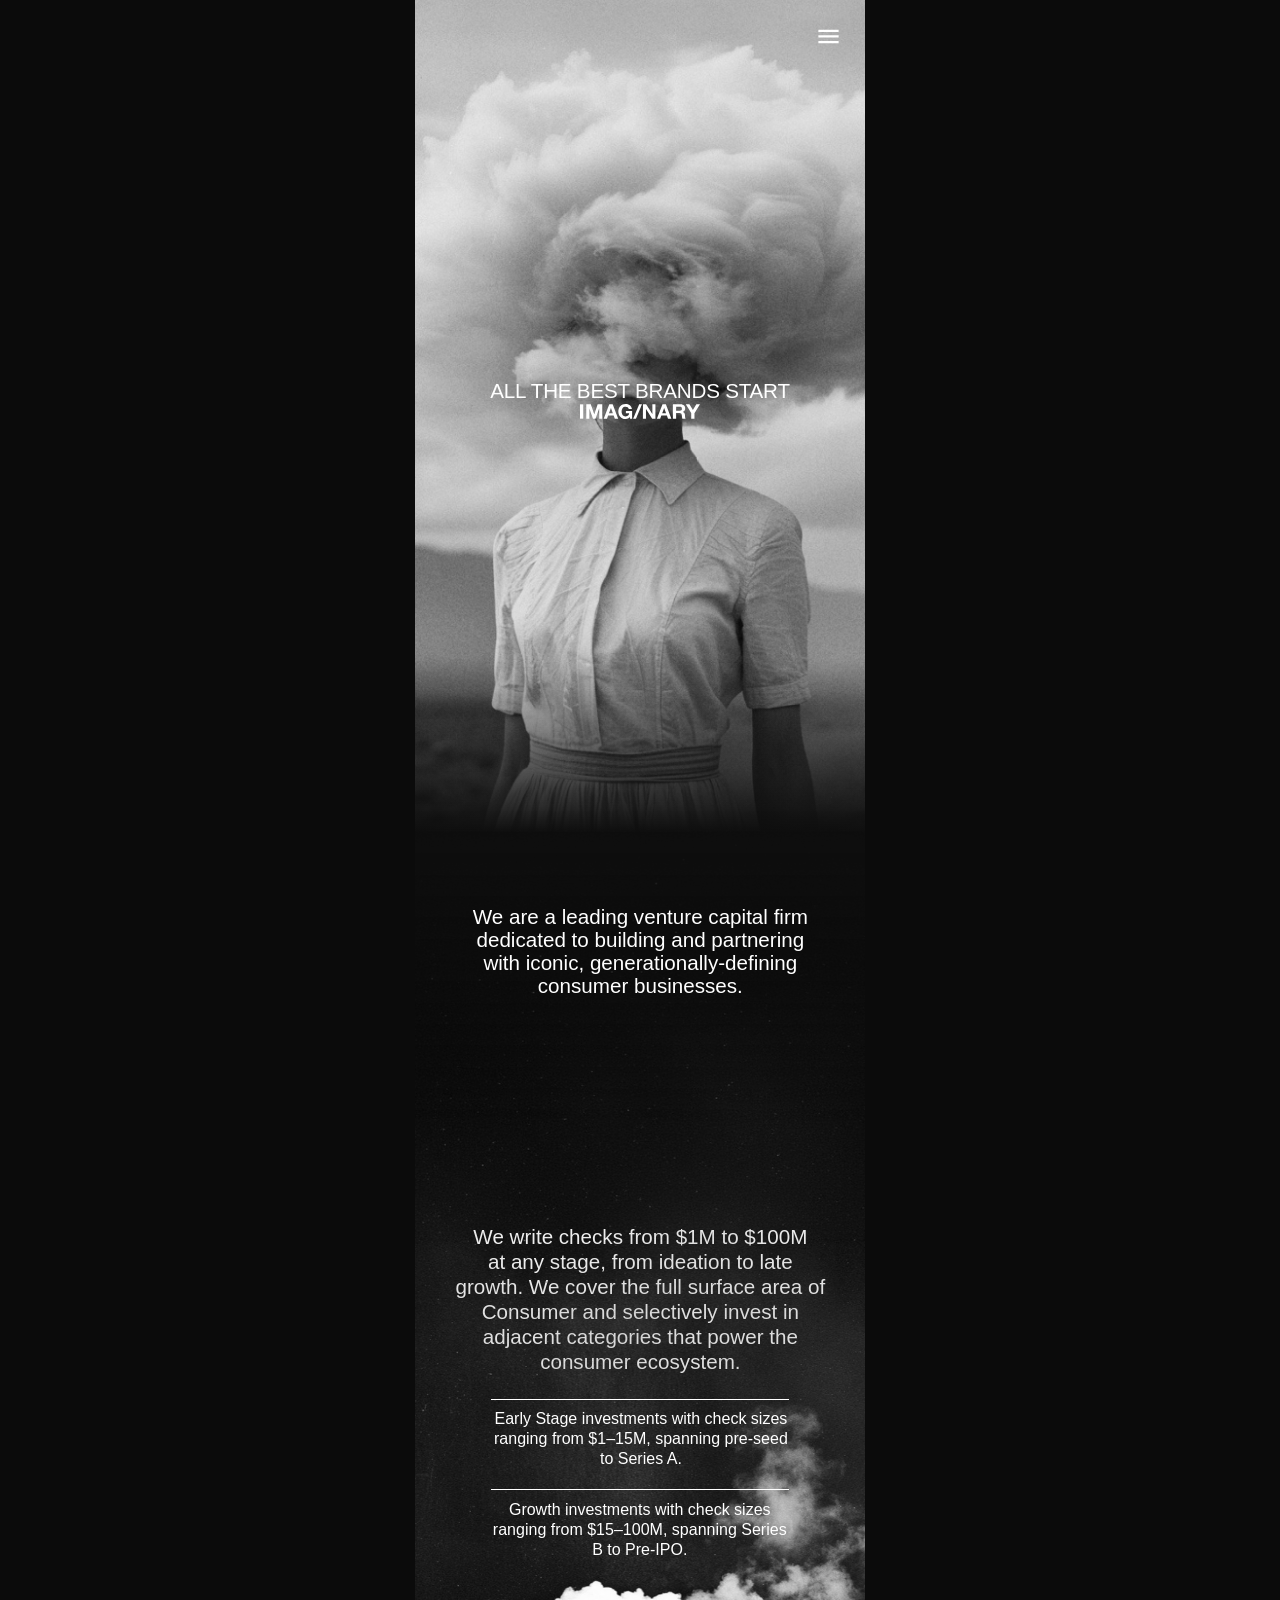
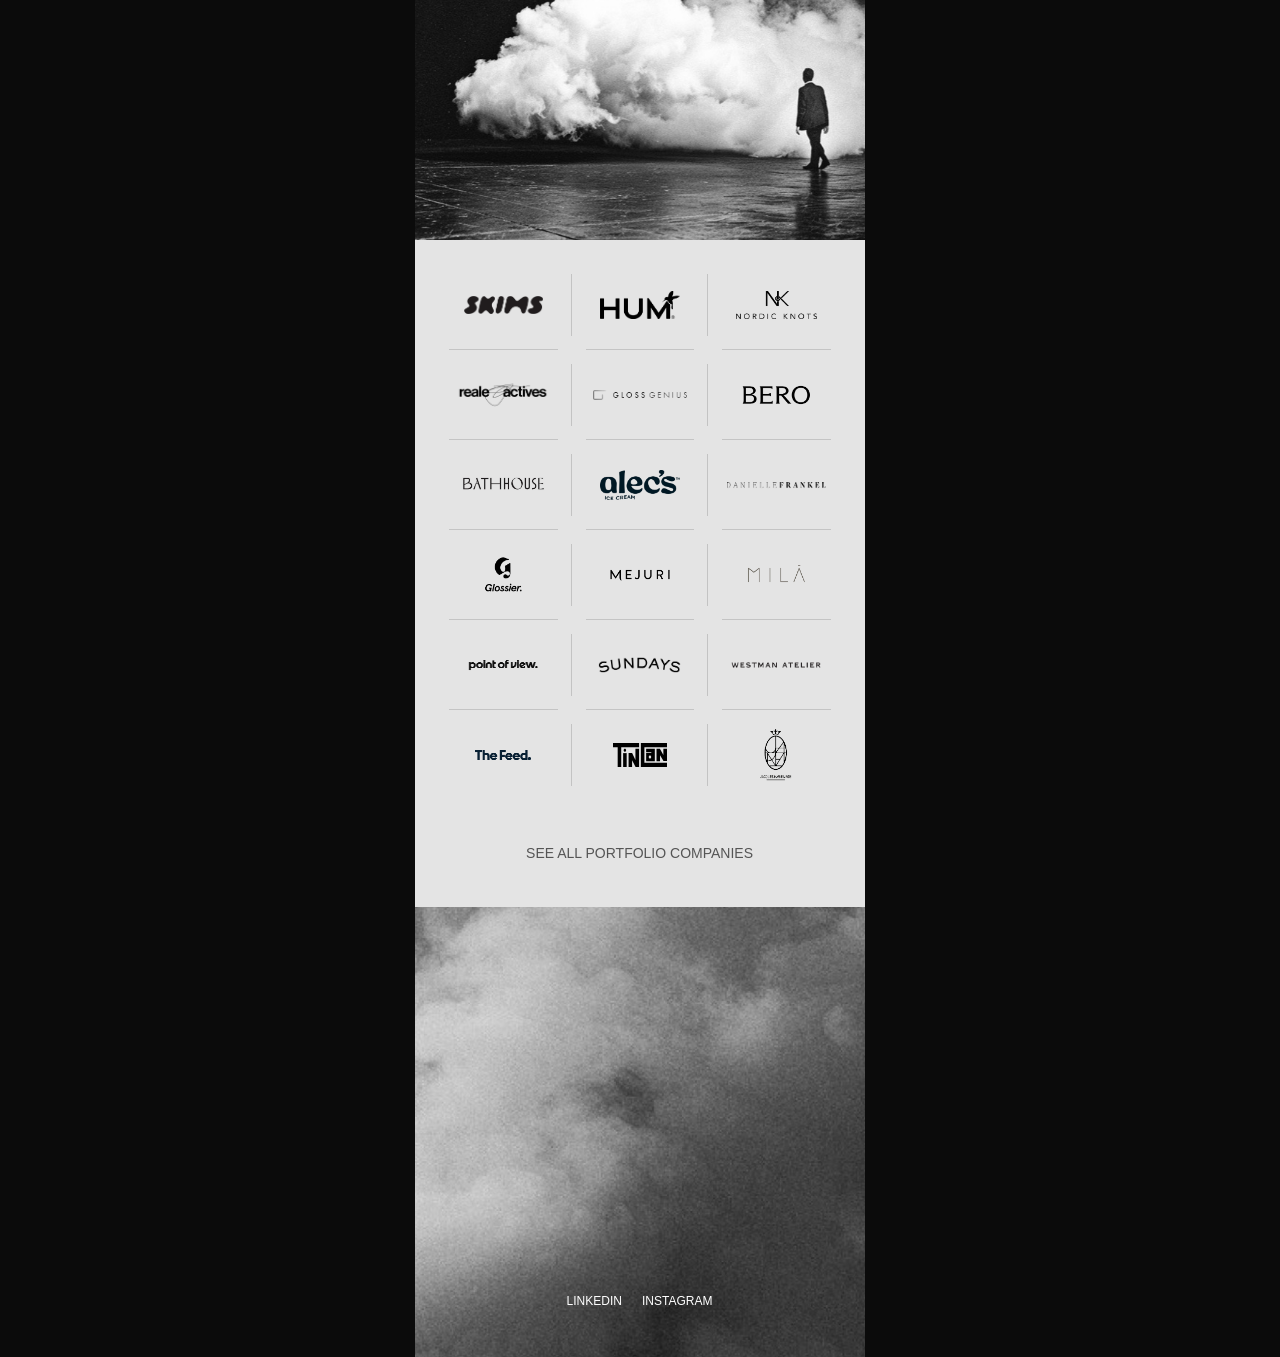
==== index.html @ 5767cad2 "Initialize" ====
<!doctype html>
<html lang="en">
<head>
  <meta charset="utf-8">
  <meta name="viewport" content="width=device-width, initial-scale=1, viewport-fit=cover">
  <meta name="theme-color" content="#0f0f0f">
  <title>Imaginary</title>
  <link rel="preload" as="image" href="assets/img/hero.jpg">
  <link rel="stylesheet" href="css/styles.css?v=20261021-11">
</head>
<body>

  <!-- Nav bar (Figma 3185:624) -->
  <header class="nav" aria-label="Site">
    <a class="nav__logo" href="index.html" aria-label="Imaginary home"><img src="assets/icons/logo-nav.svg" alt="" width="100.518" height="13"></a>
    <button class="nav__menu" type="button" data-menu-open aria-expanded="false" aria-label="Open menu"><img src="assets/icons/menu-dark.svg" alt="" width="24" height="24"></button>
  </header>

  <!-- Menu (Figma 3185:604) -->
  <div class="menu" aria-hidden="true">
    <nav class="menu__panel" aria-label="Main">
      <a class="menu__logo" href="index.html" aria-label="Imaginary home"><img src="assets/icons/logo-menu.svg" alt="" width="100.518" height="13"></a>
      <button class="menu__close" type="button" aria-label="Close menu"><img src="assets/icons/close.svg" alt="" width="24" height="24"></button>
      <ul class="menu__links">
        <li><a href="team.html">Team</a></li>
        <li><a href="portfolio.html">Portfolio</a></li>
        <li><a href="index.html#contact">Investor</a></li>
      </ul>
      <div class="menu__scrim"></div>
    </nav>
  </div>

  <main class="page">

    <!-- Hero + introduction (Figma 3185:484) -->
    <section class="h-hero">
      <img class="h-hero__img" data-parallax="0.25" src="assets/img/hero.jpg" alt="Figure in a white dress with her head in a cloud" width="876" height="876">

      <button class="menu-trigger menu-trigger--home" type="button" data-menu-open aria-expanded="false" aria-label="Open menu">
        <img src="assets/icons/menu-white.svg" alt="" width="27.4809" height="27.4809">
      </button>

      <div class="h-hero__tag" data-reveal style="--d:.35s">
        <p>all the best brands start</p>
        <img src="assets/icons/logo-hero.svg" alt="Imaginary" width="120.229" height="15.5492">
        <h1 class="sr-only">Imaginary — all the best brands start Imaginary</h1>
      </div>

      <div class="h-hero__fade"></div>
      <img class="h-hero__clouds" src="assets/img/clouds-man.jpg" alt="" width="1180" height="1475" loading="lazy" decoding="async">

      <div class="h-checks__text" data-reveal>
        <p>We write checks from $1M to $100M</p>
        <p>at any stage, from ideation to late growth. We cover the full surface area of Consumer and selectively invest in adjacent categories that power the consumer ecosystem.</p>
      </div>

      <div class="h-stage h-stage--early" data-reveal style="--d:.15s">
        <div class="h-stage__rule" aria-hidden="true"></div>
        <p>Early Stage investments with check sizes ranging from $1–15M, spanning pre-seed to Series A.</p>
      </div>
      <div class="h-stage h-stage--growth" data-reveal style="--d:.3s">
        <div class="h-stage__rule" aria-hidden="true"></div>
        <p>Growth investments with check sizes ranging from $15–100M, spanning Series B to Pre-IPO.</p>
      </div>

      <div class="h-intro" id="about" data-reveal>
        <p>We are a leading venture capital firm</p>
        <p>dedicated to building and partnering with iconic, generationally-defining consumer businesses.</p>
      </div>
    </section>

    <!-- Portfolio logos (Figma 3185:539) -->
    <section class="h-logos" aria-label="Portfolio companies">
      <div class="h-logos__grid">
        <div class="logo-cell"><div class="logo" data-reveal="fade" style="--d:0s;width:9.0289rem;height:1.81rem"><img class="fit-contain" src="assets/logos/skims.png" alt="Skims"></div></div>
        <div class="logo-cell"><div class="logo" data-reveal="fade" style="--d:.06s;width:8rem;height:2.8780rem"><img class="fit-cover" src="assets/logos/hum.png" alt="Hum Nutrition"></div></div>
        <div class="logo-cell"><div class="logo" data-reveal="fade" style="--d:.12s;width:8.0939rem;height:2.8696rem"><img class="fit-cover" src="assets/logos/nordic.png" alt="Nordic Knots"></div></div>

        <div class="logo-cell"><div class="logo logo--multiply" data-reveal="fade" style="--d:0s;width:10.5690rem;height:3.0189rem"><img src="assets/logos/reale.png" alt="Reale Actives" style="left:0;top:-46.58%;width:100%;height:193.16%"></div></div>
        <div class="logo-cell"><div class="logo" data-reveal="fade" style="--d:.06s;width:9.3860rem;height:0.9849rem"><img class="fit-cover" src="assets/logos/glossgenius.png" alt="GlossGenius"></div></div>
        <div class="logo-cell"><div class="logo" data-reveal="fade" style="--d:.12s;width:6.8925rem;height:3.8770rem"><img class="fit-cover" src="assets/logos/bero.png" alt="Bero"></div></div>

        <div class="logo-cell"><div class="logo logo--multiply" data-reveal="fade" style="--d:0s;width:10.4328rem;height:2.6082rem"><img class="fit-cover" src="assets/logos/bathhouse.png" alt="Bathhouse"></div></div>
        <div class="logo-cell"><div class="logo" data-reveal="fade" style="--d:.06s;width:8.0385rem;height:3.0380rem"><img class="fit-cover" src="assets/logos/alecs.png" alt="Alec's Ice Cream"></div></div>
        <div class="logo-cell"><div class="logo" data-reveal="fade" style="--d:.12s;width:10.1068rem;height:0.7304rem"><img src="assets/logos/danielle.png" alt="Danielle Frankel" style="left:-6.96%;top:-126.99%;width:113.92%;height:388.61%"></div></div>

        <div class="logo-cell"><div class="logo" data-reveal="fade" style="--d:0s;width:4.0925rem;height:3.8352rem"><img src="assets/logos/glossier.png" alt="Glossier" style="left:-45.75%;top:-32.19%;width:191.51%;height:164.37%"></div></div>
        <div class="logo-cell"><div class="logo" data-reveal="fade" style="--d:.06s;width:6.3909rem;height:1.5338rem"><img class="fit-cover" src="assets/logos/mejuri.png" alt="Mejuri"></div></div>
        <div class="logo-cell"><div class="logo" data-reveal="fade" style="--d:.12s;width:8.5167rem;height:4.2413rem"><img class="fit-cover" src="assets/logos/mila.png" alt="Milá"></div></div>

        <div class="logo-cell"><div class="logo logo--multiply" data-reveal="fade" style="--d:0s;width:9.0289rem;height:1.4598rem"><img class="fit-fill" src="assets/logos/pov.png" alt="Point of View"></div></div>
        <div class="logo-cell"><div class="logo logo--multiply" data-reveal="fade" style="--d:.06s;width:8.7646rem;height:2.8468rem"><img src="assets/logos/sundays.png" alt="Sundays" style="left:-14.55%;top:-54.34%;width:129.11%;height:208.69%"></div></div>
        <div class="logo-cell"><div class="logo" data-reveal="fade" style="--d:.12s;width:9.0289rem;height:1.2829rem"><img src="assets/logos/westman.png" alt="Westman Atelier" style="left:-6.5%;top:-111.23%;width:113%;height:322.45%"></div></div>

        <div class="logo-cell"><div class="logo logo--multiply" data-reveal="fade" style="--d:0s;width:5.6363rem;height:1.4355rem"><img class="fit-fill" src="assets/logos/thefeed.png" alt="The Feed"></div></div>
        <div class="logo-cell"><div class="logo logo--tincan" data-reveal="fade" style="--d:.06s;width:5.4379rem;height:2.4755rem"><img class="fit-fill" src="assets/logos/tincan.svg" alt="Tin Can" width="54.379" height="24.755"></div></div>
        <div class="logo-cell"><div class="logo" data-reveal="fade" style="--d:.12s;width:3.4567rem;height:5.4513rem"><img src="assets/logos/jmm.png" alt="Jacques Marie Mage" style="left:-41.97%;top:-8.32%;width:183.94%;height:116.63%"></div></div>
      </div>
      <a class="h-logos__all" href="portfolio.html">see all portfolio companies</a>
    </section>

    <!-- Footer (Figma 3185:588) -->
    <footer class="footer" id="contact">
      <img class="footer__bg" data-parallax="0.15" data-anchor="bottom" src="assets/img/footer-clouds.jpg" alt="" width="1694.656" height="1694.656" loading="lazy" decoding="async">
      <p class="footer__cta" data-reveal>Building something Imaginary?<br><a href="mailto:?subject=Building%20something%20Imaginary">Get in touch</a>.</p>
      <nav class="footer__links" aria-label="Social">
        <a href="https://www.linkedin.com/" target="_blank" rel="noopener">LINKEDIN</a>
        <a href="https://www.instagram.com/" target="_blank" rel="noopener">INSTAGRAM</a>
      </nav>
    </footer>
  </main>

  <script src="js/main.js?v=20261021-11"></script>
</body>
</html>
---- css/styles.css ----
/* ==========================================================================
   IMAGINARY — mobile prototype
   Units: 1rem = 10 Figma px at the 450px design width. The root size scales
   with the viewport so every phone width keeps the Figma proportions; on
   wider screens the page is presented as a 450px column.
   ========================================================================== */

:root {
  --light: #e4e4e4;
  --dark: #121212;
  --menu: #070707;
  --muted: #808080;
  --chip-active: #d9d9d9;
  --thumb-empty: #9f9f9f;
  --rule: rgba(0, 0, 0, 0.14);
  --ease-out: cubic-bezier(0.22, 0.61, 0.36, 1);
  --ease-io: cubic-bezier(0.76, 0, 0.24, 1);
  --reveal-dur: 1.2s;
}

*,
*::before,
*::after { box-sizing: border-box; margin: 0; padding: 0; }

html {
  font-size: min(10px, calc(100vw / 45));
  -webkit-text-size-adjust: 100%;
  text-size-adjust: 100%;
  background: #0b0b0b;
}

body {
  font-family: "Helvetica Neue", Helvetica, Arial, sans-serif;
  font-weight: 500;
  color: #000;
  background: #0b0b0b;
  -webkit-font-smoothing: antialiased;
  -moz-osx-font-smoothing: grayscale;
  overscroll-behavior-y: none;
}

body.is-locked { overflow: hidden; }

img { display: block; }
a { color: inherit; text-decoration: none; }
button { font: inherit; color: inherit; background: none; border: 0; cursor: pointer; -webkit-tap-highlight-color: transparent; }
ul { list-style: none; }
h1, h2, h3 { font: inherit; }

.page {
  position: relative;
  width: 45rem;
  margin: 0 auto;
  overflow-x: clip;
  background: var(--light);
  animation: page-in 0.7s var(--ease-out) both;
}
html.is-leaving .page { opacity: 0; transition: opacity 0.35s ease; }

@keyframes page-in { from { opacity: 0; } to { opacity: 1; } }

.sr-only {
  position: absolute; width: 1px; height: 1px; overflow: hidden;
  clip: rect(0 0 0 0); white-space: nowrap;
}

/* ---------- Scroll reveal ---------- */
[data-reveal] {
  opacity: 0;
  transform: translate3d(0, 1.6rem, 0);
  transition: opacity var(--reveal-dur) var(--ease-out), transform var(--reveal-dur) var(--ease-out);
  transition-delay: var(--d, 0s);
}
[data-reveal="fade"] { transform: none; }
[data-reveal].is-in { opacity: 1; transform: none; }

/* ==========================================================================
   Top-of-page menu trigger (Figma: menu icon in each page's first frame)
   ========================================================================== */
.menu-trigger {
  position: absolute;
  top: 2.29rem;
  left: 39.925rem;
  width: 2.748rem;
  height: 2.748rem;
  z-index: 20;
}
.menu-trigger img { width: 100%; height: 100%; }
.menu-trigger--home { left: 39.962rem; }

/* ==========================================================================
   Nav bar (Figma 3185:624) — slides in when scrolling back up
   ========================================================================== */
.nav {
  position: fixed;
  top: 0;
  left: 50%;
  width: 45rem;
  height: 7.3rem;
  margin-left: -22.5rem;
  /* Clear frosted glass */
  background: rgba(228, 228, 228, 0.55);
  -webkit-backdrop-filter: blur(20px) saturate(1.2);
  backdrop-filter: blur(20px) saturate(1.2);
  z-index: 40;
  transform: translate3d(0, -100%, 0);
  transition: transform 0.55s var(--ease-io);
}
.nav.is-shown { transform: none; }
.nav__logo { position: absolute; left: 2rem; top: 3rem; width: 10.0518rem; height: 1.3rem; }
.nav__logo img { width: 100%; height: 100%; }
.nav__menu { position: absolute; left: 40.136rem; top: 2.4rem; width: 2.4rem; height: 2.4rem; }
.nav__menu img { width: 100%; height: 100%; }

/* ==========================================================================
   Expanded menu (Figma 3185:604) — half-height panel, blurred page behind
   ========================================================================== */
.menu { position: fixed; inset: 0; z-index: 100; pointer-events: none; }
.menu.is-open { pointer-events: auto; }

/* Frosted glass hangs off the panel's bottom edge and travels with it, so
   everything below the sliding panel is frosted at every frame, and content
   hidden behind the panel never smears out under its edge. Confined to the
   450 column, so nothing blurs into a halo at the sides. */
.menu__scrim {
  position: absolute;
  top: 100%;
  left: 0;
  width: 45rem;
  height: 100vh;
  height: 100lvh;
  background: rgba(255, 255, 255, 0.22);
  -webkit-backdrop-filter: blur(18px) saturate(1.15);
  backdrop-filter: blur(18px) saturate(1.15);
  opacity: 0;
  transition: opacity 0.6s var(--ease-out);
}
.menu__close:focus { outline: none; }
.menu__close:focus-visible { outline: 0.1rem solid rgba(255, 255, 255, 0.6); outline-offset: 0.4rem; }
.menu.is-open .menu__scrim { opacity: 1; transition-duration: 0.3s; }

.menu__panel {
  position: absolute;
  top: 0;
  left: 50%;
  width: 45rem;
  height: 45rem;
  margin-left: -22.5rem;
  background: var(--menu);
  transform: translate3d(0, -100%, 0);
  transition: transform 0.7s var(--ease-io);
}
.menu.is-open .menu__panel { transform: none; }

.menu__logo { position: absolute; left: 2rem; top: 3rem; width: 10.0518rem; height: 1.3rem; }
.menu__logo img { width: 100%; height: 100%; }
.menu__close { position: absolute; left: 40.1rem; top: 2.4rem; width: 2.4rem; height: 2.4rem; }
.menu__close img { width: 100%; height: 100%; transition: transform 0.5s var(--ease-out); }
.menu__close:hover img { transform: rotate(90deg); }

.menu__links { position: absolute; left: 2rem; top: 8.3rem; }
.menu__links li {
  opacity: 0;
  transform: translate3d(0, 1rem, 0);
  transition: opacity 0.5s var(--ease-out), transform 0.5s var(--ease-out);
}
.menu__links li + li { margin-top: 0.3rem; }
.menu.is-open .menu__links li { opacity: 1; transform: none; }
.menu.is-open .menu__links li:nth-child(1) { transition-delay: 0.28s; }
.menu.is-open .menu__links li:nth-child(2) { transition-delay: 0.34s; }
.menu.is-open .menu__links li:nth-child(3) { transition-delay: 0.40s; }
.menu.is-open .menu__links li:nth-child(4) { transition-delay: 0.46s; }
.menu__links a {
  display: block;
  font-size: 2rem;
  line-height: 2.4rem;
  color: #fff;
  white-space: nowrap;
  transition: color 0.3s ease;
}
.menu__links a:hover { color: rgba(255, 255, 255, 0.5); }

/* ==========================================================================
   Footer (Figma 3185:588)
   ========================================================================== */
.footer {
  position: relative;
  height: 45rem;
  background: var(--dark);
  overflow: hidden;
  color: #fff;
}
.footer__bg {
  position: absolute;
  left: -62.19rem;
  top: -62.519rem;
  width: 169.4656rem;
  height: 169.4656rem;
  object-fit: cover;
  pointer-events: none;
}
.footer__cta {
  position: absolute;
  top: 20.1rem;
  left: 2rem;
  width: 41rem;
  font-size: 2rem;
  line-height: 2.4rem;
  text-align: center;
}
.footer__cta a { color: rgba(255, 255, 255, 0.55); transition: color 0.3s ease; }
.footer__cta a:hover { color: #fff; }
.footer__links {
  position: absolute;
  top: 38.7rem;
  left: 0;
  right: 0.1rem;
  display: flex;
  justify-content: center;
  gap: 2rem;
  font-size: 1.2rem;
  line-height: 1.5rem;
  text-transform: uppercase;
}
.footer__links a { transition: color 0.3s ease; }
.footer__links a:hover { color: rgba(255, 255, 255, 0.6); }


/* ==========================================================================
   HOME
   ========================================================================== */
.h-hero {
  /* Extra scroll between the "leading venture capital firm" and
     "writes checks" blurbs, so they arrive one at a time */
  --blurb-gap: 6rem;
  /* How far the cloud photo rises up behind the "writes checks" copy */
  --cloud-lift: 22rem;
  position: relative;
  height: calc(200rem + var(--blurb-gap) - var(--cloud-lift));
  /* Matches the gradient's solid end so no lighter ground shows through
     where the cloud photo dissolves in (the hero photo covers the top) */
  background: #0f0f0f;
  overflow: hidden;
}
.h-hero__img {
  position: absolute;
  left: -21.3rem;
  top: -3.8rem;
  width: 87.6rem;
  height: 87.6rem;
  object-fit: cover;
  animation: hero-settle 2.4s var(--ease-out) both;
}
@keyframes hero-settle { from { transform: scale(1.06); } to { transform: none; } }

.h-hero__tag {
  position: absolute;
  top: 38.015rem;
  left: 0.014rem;
  right: 0;
  text-align: center;
  color: #fff;
}
.h-hero__tag p {
  font-size: 2.0611rem;
  line-height: 2.2901rem;
  letter-spacing: -0.02061rem;
  text-transform: uppercase;
  white-space: nowrap;
}
.h-hero__tag img { width: 12.0229rem; height: 1.5549rem; margin: 0.088rem auto 0; }

.h-hero__fade {
  position: absolute;
  top: 65.9rem;
  left: 0;
  width: 45rem;
  height: calc(60.9rem + var(--blurb-gap));
  /* Same 173px ramp as Figma (28.407% of 609), then solid #0f0f0f */
  background: linear-gradient(to bottom, rgba(15, 15, 15, 0) 0, #0f0f0f 17.3rem);
}
.h-hero__clouds {
  position: absolute;
  top: calc(97rem + var(--blurb-gap) - var(--cloud-lift));
  z-index: 0;
  /* Dissolve the photo's top edge into the #0f0f0f field — no visible seam */
  -webkit-mask-image: linear-gradient(to bottom, transparent 0, #000 32rem);
  mask-image: linear-gradient(to bottom, transparent 0, #000 32rem);
  left: -36.5rem;
  width: 118rem;
  height: 147.5rem;
  object-fit: cover;
}

.h-intro {
  position: absolute;
  top: 90.6rem;
  left: 4.9rem;
  width: 35.2672rem;
  color: #fff;
  font-size: 2.0611rem;
  line-height: 2.2901rem;
  text-align: center;
  scroll-margin-top: 30vh;
}

.h-checks__text {
  position: absolute;
  top: calc(116.4131rem + var(--blurb-gap));
  left: 3.7rem;
  width: 37.6718rem;
  color: #fff;
  font-size: 2.0611rem;
  line-height: 2.5rem;
  text-align: center;
  mix-blend-mode: difference;
}
.h-stage { position: absolute; left: 7.5931rem; width: 29.771rem; }
.h-stage--early { top: calc(133.8656rem + var(--blurb-gap)); }
.h-stage--growth { top: calc(142.9115rem + var(--blurb-gap)); }
/* Divider above each tier: Figma's 0.69px white rule, drawn as a solid 1px
   line so every browser (Safari included) renders it. */
.h-stage__rule { width: 29.771rem; height: 1px; background: #fff; }
.h-stage p {
  margin-top: 0.8473rem;
  font-size: 1.6031rem;
  line-height: 2rem;
  color: #fff;
  text-align: center;
}
.h-stage--early p { margin-left: 0.1146rem; width: 29.771rem; }

/* Portfolio logos — open grid: interior hairlines only, each stopping short
   of the crossings so no two lines ever touch. Cells carry the section grey
   so multiply-blended logos with white grounds still disappear cleanly. */
.h-logos { position: relative; height: 66.7rem; background: var(--light); }
.h-logos__grid {
  --gap-at-cross: 1.4rem;
  position: absolute;
  top: 2rem;
  left: 2rem;
  width: 40.9773rem;
  display: grid;
  grid-template-columns: repeat(3, 1fr);
  grid-auto-rows: 9rem;
}
.logo-cell {
  position: relative;
  display: flex;
  align-items: center;
  justify-content: center;
  background: var(--light);
}
/* vertical rule on the right, horizontal rule on the bottom */
.logo-cell::after,
.logo-cell::before {
  content: "";
  position: absolute;
  background: var(--rule);
  pointer-events: none;
}
.logo-cell::after { top: var(--gap-at-cross); bottom: var(--gap-at-cross); right: 0; width: 1px; }
.logo-cell::before { left: var(--gap-at-cross); right: var(--gap-at-cross); bottom: 0; height: 1px; }
.logo-cell:nth-child(3n)::after { display: none; }            /* no outer right edge */
.logo-cell:nth-last-child(-n + 3)::before { display: none; }  /* no outer bottom edge */
.logo { position: relative; flex-shrink: 0; overflow: hidden; }
.logo img { position: absolute; max-width: none; }
.logo .fit-cover { inset: 0; width: 100%; height: 100%; object-fit: cover; }
.logo .fit-contain { inset: 0; width: 100%; height: 100%; object-fit: contain; }
.logo .fit-fill { inset: 0; width: 100%; height: 100%; }
.logo { mix-blend-mode: multiply; }
.logo--tincan {
  -webkit-mask: url("../assets/logos/tincan-mask.svg") 0 0 / 5.4378rem 2.4755rem no-repeat;
  mask: url("../assets/logos/tincan-mask.svg") 0 0 / 5.4378rem 2.4755rem no-repeat;
}

.h-logos__all {
  position: absolute;
  top: 60.5rem;
  right: 11.2rem;
  font-size: 1.4rem;
  line-height: 1.7rem;
  text-transform: uppercase;
  white-space: nowrap;
  color: #555;
  transition: color 0.3s ease;
}
.h-logos__all:hover { color: #000; }

/* ==========================================================================
   Shared intro (Team / Portfolio first frame)
   ========================================================================== */
.intro { position: relative; height: 80rem; background: var(--light); }
.intro__text {
  position: absolute;
  font-size: 1.9999rem;
  line-height: 2.4rem;
  text-align: center;
  color: var(--light);
  mix-blend-mode: difference;
}

/* ==========================================================================
   TEAM
   ========================================================================== */
.t-intro .intro__text { top: 35.2rem; left: 6.7379rem; width: 31.5243rem; }
.t-intro .inline-logo {
  display: inline-block;
  width: 11.2778rem;
  height: 1.4586rem;
  margin: 0 0.67rem 0 0.93rem;
  vertical-align: -0.12rem;
}

.t-stage { position: relative; padding-top: 60rem; }

/* The photo pins to the top (531 design px visible, as in Figma 3186:1283)
   while the names scroll up beneath it. Its track ends one "bottom area"
   before the list does, so the photo releases and scrolls away just as the
   last names come into view (Figma 3186:1380). */
.t-photo-track {
  position: absolute;
  top: 0;
  left: 0;
  right: 0;
  bottom: max(0px, calc(100vh - 53.1rem));
  bottom: max(0px, calc(100svh - 53.1rem));
  z-index: 2;
  pointer-events: none;
}
.t-photo-track > * { pointer-events: auto; }

.t-photo-pin {
  position: sticky;
  top: -6.9rem;
}
.t-photo {
  position: relative;
  height: 60rem;
  overflow-x: auto;
  overflow-y: hidden;
  scrollbar-width: none;
  -webkit-overflow-scrolling: touch;
  overscroll-behavior-x: contain;
  cursor: grab;
}
.t-photo::-webkit-scrollbar { display: none; }
.t-photo.is-dragging { cursor: grabbing; }
.t-photo__inner { position: relative; width: 90.1rem; height: 60rem; overflow: hidden; }
.t-photo__inner img {
  position: absolute;
  left: 0.02%;
  top: 0.05%;
  width: 99.95%;
  height: 100%;
  max-width: none;
  pointer-events: none;
  user-select: none;
  -webkit-user-drag: none;
}

.t-bios {
  position: relative;
  z-index: 1;
  background: var(--light);
  padding: 3.6rem 3.6rem 6rem;
}
.bio { position: relative; }
/* Figma's rule is 0.4px black. Safari skips lines thinner than a pixel, so it's
   drawn as a 1px line at 40% black, which reads the same on the grey ground. */
.bio::before {
  content: "";
  position: absolute;
  top: 0;
  left: 0;
  right: 0;
  height: 1px;
  background: rgba(0, 0, 0, 0.4);
}
.bio + .bio { margin-top: 1rem; }
/* Rows (and bio lines) that have reached the pinned photo disappear */
.bio::before, .bio__head, .bio__body p { transition: opacity 0.4s ease; }
.bio.is-head-past::before, .bio__head.is-past, .bio__body p.is-past { opacity: 0; }
.bio__head {
  position: relative;
  display: block;
  width: 100%;
  padding-top: 1rem;
  text-align: left;
  text-transform: uppercase;
}
.bio__name { display: block; font-size: 1.4rem; line-height: 1.4rem; color: #000; }
.bio__role { display: block; margin-top: 0.2rem; font-size: 1.4rem; line-height: 1.4rem; color: var(--muted); }
.bio__icon { position: absolute; top: 1rem; right: 0; width: 2.4rem; height: 2.4rem; }
.bio__icon img {
  position: absolute; inset: 0; width: 100%; height: 100%;
  transition: opacity 0.35s ease, transform 0.5s var(--ease-out);
}
.bio__icon .is-minus { opacity: 0; transform: rotate(-90deg); }
.bio.is-open .bio__icon .is-plus { opacity: 0; transform: rotate(90deg); }
.bio.is-open .bio__icon .is-minus { opacity: 1; transform: none; }

.bio__panel {
  display: grid;
  grid-template-rows: 0fr;
  transition: grid-template-rows 0.6s var(--ease-io);
}
.bio.is-open .bio__panel { grid-template-rows: 1fr; }
.bio__clip { overflow: hidden; min-height: 0; }
.bio__body {
  padding: 2rem 0 1rem;
  font-weight: 400;
  font-size: 1.4rem;
  line-height: 1.7rem;
  color: var(--muted);
  opacity: 0;
  transition: opacity 0.4s ease;
}
.bio.is-open .bio__body { opacity: 1; transition: opacity 0.6s ease 0.15s; }
.bio__body p + p { margin-top: 1.7rem; }

.t-portrait { background: var(--light); overflow: hidden; }
.t-portrait img { width: 45rem; height: 56.25rem; object-fit: cover; }

.t-quote {
  position: relative;
  height: 40rem;
  background: #fff;
  display: flex;
  align-items: center;
  justify-content: center;
}
.t-quote figure {
  width: 33.4rem;
  display: flex;
  flex-direction: column;
  gap: 2rem;
  text-align: center;
  color: var(--light);
  mix-blend-mode: difference;
}
.t-quote blockquote { font-size: 2rem; line-height: 2.4rem; }
.t-quote figcaption { font-size: 1.4rem; line-height: 1.7rem; }

/* ==========================================================================
   PORTFOLIO
   ========================================================================== */
.p-intro .intro__text { top: 34rem; left: 4.8092rem; width: 35.3816rem; }
.p-intro .intro__logo { height: 2.4rem; }
.p-intro .intro__logo img { width: 11.2778rem; height: 1.4586rem; margin: 0 auto; position: relative; top: 0.6rem; }

/* Featured companies — a native horizontal scroller (touch swipe, trackpad,
   shift+wheel), snapping card by card. The next card peeks in from the right. */
.p-featured {
  background: var(--light);
  overflow-x: auto;
  overflow-y: hidden;
  scroll-snap-type: x mandatory;
  scrollbar-width: none;
  -webkit-overflow-scrolling: touch;
  overscroll-behavior-x: contain;
  cursor: grab;
}
.p-featured::-webkit-scrollbar { display: none; }
.p-featured.is-dragging { cursor: grabbing; scroll-snap-type: none; }
.p-featured:focus { outline: none; }
.p-featured__track { display: flex; width: max-content; }
.feature {
  position: relative;
  flex: 0 0 33.75rem;
  height: 45rem;
  overflow: hidden;
  background: #fff;
  scroll-snap-align: start;
}
.feature--red { background: #bf5252; }
.feature--deep { background: #974242; }
/* Each photo's box is positioned per card to match Figma (3197:423) */
.feature__media { position: absolute; overflow: hidden; }
.feature__media img {
  position: absolute;
  inset: 0;
  width: 100%;
  height: 100%;
  object-fit: cover;
  max-width: none;
  pointer-events: none;
  user-select: none;
  -webkit-user-drag: none;
  transform: scale(1.1);
  transition: transform 1.8s var(--ease-out);
}
.feature__media .crop { inset: auto; object-fit: fill; }
.feature.is-in .feature__media img { transform: none; }
.feature__label {
  position: absolute;
  top: calc(50% - 1.125rem);
  left: 0;
  right: 0;
  font-size: 2rem;
  line-height: 2rem;
  letter-spacing: -0.02rem;
  text-transform: uppercase;
  text-align: center;
  color: #fff;
  white-space: nowrap;
  opacity: 0;
  transform: translate3d(0, 1rem, 0);
  transition: opacity 1s var(--ease-out) 0.25s, transform 1s var(--ease-out) 0.25s;
}
.feature__label--skims { left: 13.275rem; right: auto; font-size: 2.25rem; line-height: 2.25rem; letter-spacing: -0.0225rem; text-align: left; }
.feature.is-in .feature__label { opacity: 1; transform: none; }

.p-list {
  position: relative;
  overflow-anchor: none;
  background: var(--light);
  padding: 0 2rem 4rem;
}
.p-list__head {
  position: sticky;
  top: 0;
  z-index: 3;
  margin: 0 -2rem;
  padding: 2rem 2rem 3.1rem;
  background: var(--light);
}
.chips {
  display: flex;
  gap: 2rem;
  margin: 0 -2rem;
  padding: 0 2rem;
  overflow-x: auto;
  scrollbar-width: none;
  -webkit-overflow-scrolling: touch;
  scroll-padding: 0 2rem;
}
.chips::-webkit-scrollbar { display: none; }
.chip {
  flex-shrink: 0;
  display: flex;
  align-items: center;
  gap: 1rem;
  padding: 1rem;
  background: #fff;
  font-size: 1.4rem;
  line-height: 1.4rem;
  text-transform: uppercase;
  white-space: nowrap;
  transition: background-color 0.35s ease;
}
.chip__x { width: 0.9975rem; height: 0.9975rem; display: none; }
.chip.is-active { background: var(--chip-active); }
.chip.is-active .chip__x { display: block; animation: chip-x 0.35s var(--ease-out); }
@keyframes chip-x { from { opacity: 0; transform: scale(0.4) rotate(-90deg); } }
.chips::after { content: ""; flex: 0 0 0.01rem; }

.p-thumb {
  position: relative;
  margin-top: 4rem;
  width: 41rem;
  height: 32.8rem;
  background: var(--thumb-empty);
  overflow: hidden;
}
.p-thumb__layer {
  position: absolute;
  inset: 0;
  overflow: hidden;
  opacity: 0;
  transition: opacity 0.55s ease;
}
.p-thumb__layer.is-current { opacity: 1; }
.p-thumb__layer img { position: absolute; max-width: none; }
.p-thumb__layer img.cover { inset: 0; width: 100%; height: 100%; object-fit: cover; }

.p-rows { display: flex; flex-direction: column; gap: 1.2rem; margin-top: 0.1rem; }
.p-row {
  position: relative;
  display: flex;
  justify-content: space-between;
  width: 100%;
  padding-top: 0.4rem;
  font-size: 1.4rem;
  line-height: 1.4rem;
  text-transform: uppercase;
  text-align: left;
  opacity: 0.2;
  transition: opacity 0.5s ease;
}
.p-row::before {
  content: "";
  position: absolute;
  top: -0.1rem;
  left: 0;
  right: 0;
  height: 0.1rem;
  min-height: 1px;
  background: #000;
}
.p-row.is-active { opacity: 1; }
/* Companies already scrolled past fade out completely */
.p-row.is-past { opacity: 0; }
.p-row__name { letter-spacing: -0.014rem; }
/* Figma: #e4e4e4 + difference at 30% on the #e4e4e4 ground = black at 30% */
.p-row__tag { color: #000; opacity: 0.3; }
.p-row[hidden] { display: none; }
.p-row.is-entering { animation: row-in 0.6s var(--ease-out) both; animation-delay: var(--d, 0s); }
@keyframes row-in { from { transform: translate3d(0, 0.8rem, 0); } }
.p-empty { padding-top: 0.4rem; font-size: 1.4rem; line-height: 1.4rem; text-transform: uppercase; color: var(--muted); }

/* ==========================================================================
   Reduced motion
   ========================================================================== */
@media (prefers-reduced-motion: reduce) {
  *, *::before, *::after { animation-duration: 0.01ms !important; transition-duration: 0.01ms !important; transition-delay: 0s !important; }
  [data-reveal] { opacity: 1; transform: none; }
  html { scroll-behavior: auto; }
}
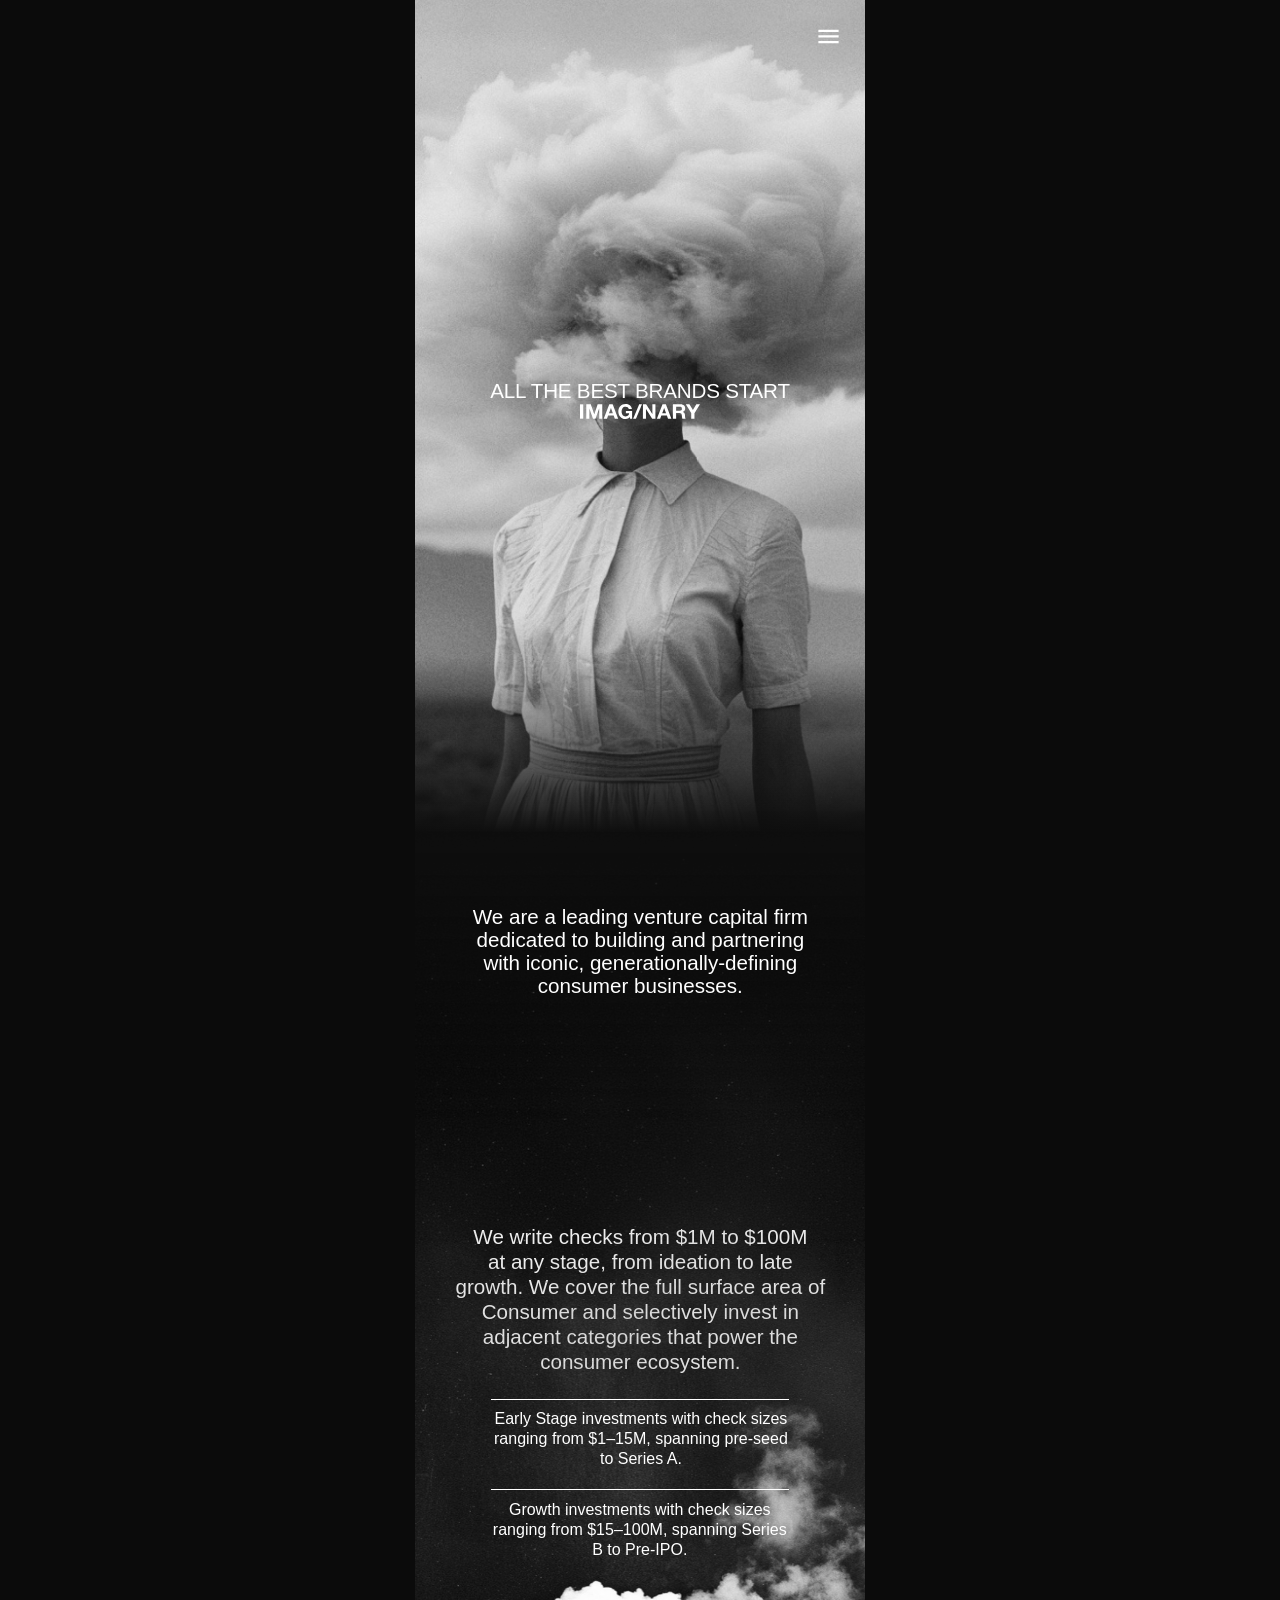
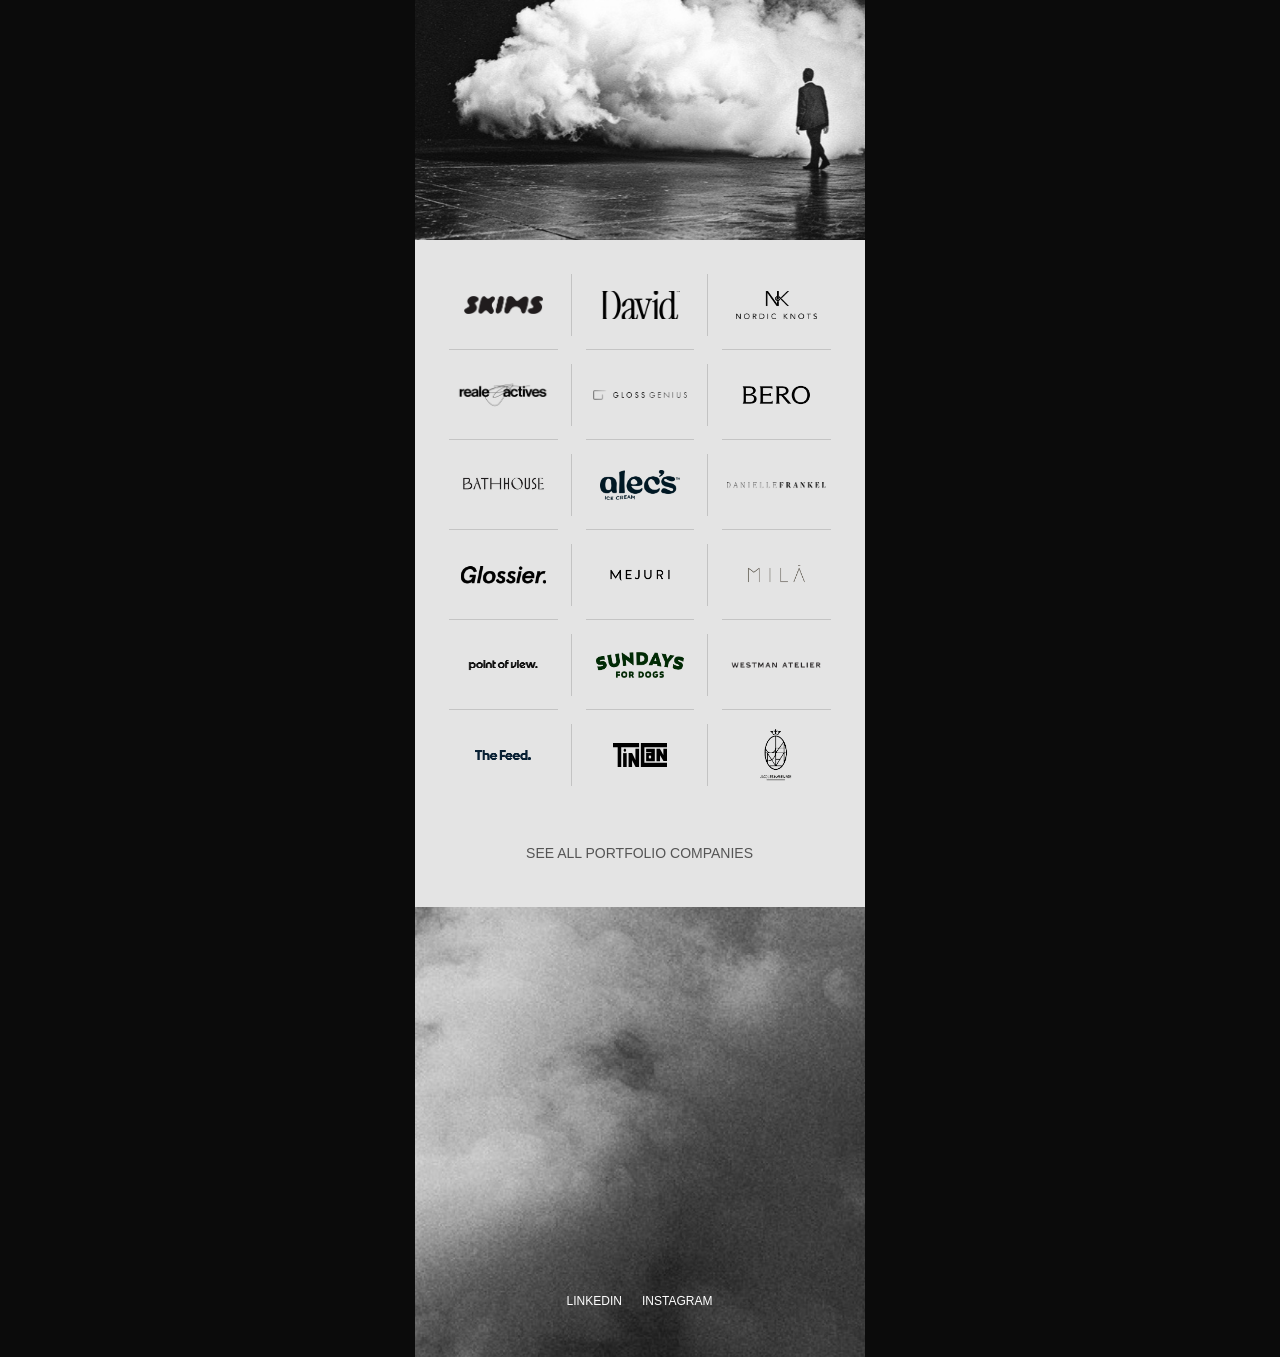
==== commit 0c56ac32: "Fit the new Glossier, David and Sundays logos The swapped-in files have different proportions, so th" ====
--- a/index.html
+++ b/index.html
@@ -73,7 +73,7 @@
     <section class="h-logos" aria-label="Portfolio companies">
       <div class="h-logos__grid">
         <div class="logo-cell"><div class="logo" data-reveal="fade" style="--d:0s;width:9.0289rem;height:1.81rem"><img class="fit-contain" src="assets/logos/skims.png" alt="Skims"></div></div>
-        <div class="logo-cell"><div class="logo" data-reveal="fade" style="--d:.06s;width:8rem;height:2.8780rem"><img class="fit-cover" src="assets/logos/hum.png" alt="Hum Nutrition"></div></div>
+        <div class="logo-cell"><div class="logo" data-reveal="fade" style="--d:.06s;width:8rem;height:2.8780rem"><img class="fit-cover" src="assets/logos/hum.png" alt="David"></div></div>
         <div class="logo-cell"><div class="logo" data-reveal="fade" style="--d:.12s;width:8.0939rem;height:2.8696rem"><img class="fit-cover" src="assets/logos/nordic.png" alt="Nordic Knots"></div></div>
 
         <div class="logo-cell"><div class="logo logo--multiply" data-reveal="fade" style="--d:0s;width:10.5690rem;height:3.0189rem"><img src="assets/logos/reale.png" alt="Reale Actives" style="left:0;top:-46.58%;width:100%;height:193.16%"></div></div>
@@ -84,12 +84,12 @@
         <div class="logo-cell"><div class="logo" data-reveal="fade" style="--d:.06s;width:8.0385rem;height:3.0380rem"><img class="fit-cover" src="assets/logos/alecs.png" alt="Alec's Ice Cream"></div></div>
         <div class="logo-cell"><div class="logo" data-reveal="fade" style="--d:.12s;width:10.1068rem;height:0.7304rem"><img src="assets/logos/danielle.png" alt="Danielle Frankel" style="left:-6.96%;top:-126.99%;width:113.92%;height:388.61%"></div></div>
 
-        <div class="logo-cell"><div class="logo" data-reveal="fade" style="--d:0s;width:4.0925rem;height:3.8352rem"><img src="assets/logos/glossier.png" alt="Glossier" style="left:-45.75%;top:-32.19%;width:191.51%;height:164.37%"></div></div>
+        <div class="logo-cell"><div class="logo" data-reveal="fade" style="--d:0s;width:8.5rem;height:1.7413rem"><img src="assets/logos/glossier.png" alt="Glossier" style="left:-5.56%;top:-220.34%;width:111.11%;height:542.37%"></div></div>
         <div class="logo-cell"><div class="logo" data-reveal="fade" style="--d:.06s;width:6.3909rem;height:1.5338rem"><img class="fit-cover" src="assets/logos/mejuri.png" alt="Mejuri"></div></div>
         <div class="logo-cell"><div class="logo" data-reveal="fade" style="--d:.12s;width:8.5167rem;height:4.2413rem"><img class="fit-cover" src="assets/logos/mila.png" alt="Milá"></div></div>
 
         <div class="logo-cell"><div class="logo logo--multiply" data-reveal="fade" style="--d:0s;width:9.0289rem;height:1.4598rem"><img class="fit-fill" src="assets/logos/pov.png" alt="Point of View"></div></div>
-        <div class="logo-cell"><div class="logo logo--multiply" data-reveal="fade" style="--d:.06s;width:8.7646rem;height:2.8468rem"><img src="assets/logos/sundays.png" alt="Sundays" style="left:-14.55%;top:-54.34%;width:129.11%;height:208.69%"></div></div>
+        <div class="logo-cell"><div class="logo logo--multiply" data-reveal="fade" style="--d:.06s;width:8.7646rem;height:2.5285rem"><img class="fit-fill" src="assets/logos/sundays.png" alt="Sundays for Dogs"></div></div>
         <div class="logo-cell"><div class="logo" data-reveal="fade" style="--d:.12s;width:9.0289rem;height:1.2829rem"><img src="assets/logos/westman.png" alt="Westman Atelier" style="left:-6.5%;top:-111.23%;width:113%;height:322.45%"></div></div>
 
         <div class="logo-cell"><div class="logo logo--multiply" data-reveal="fade" style="--d:0s;width:5.6363rem;height:1.4355rem"><img class="fit-fill" src="assets/logos/thefeed.png" alt="The Feed"></div></div>
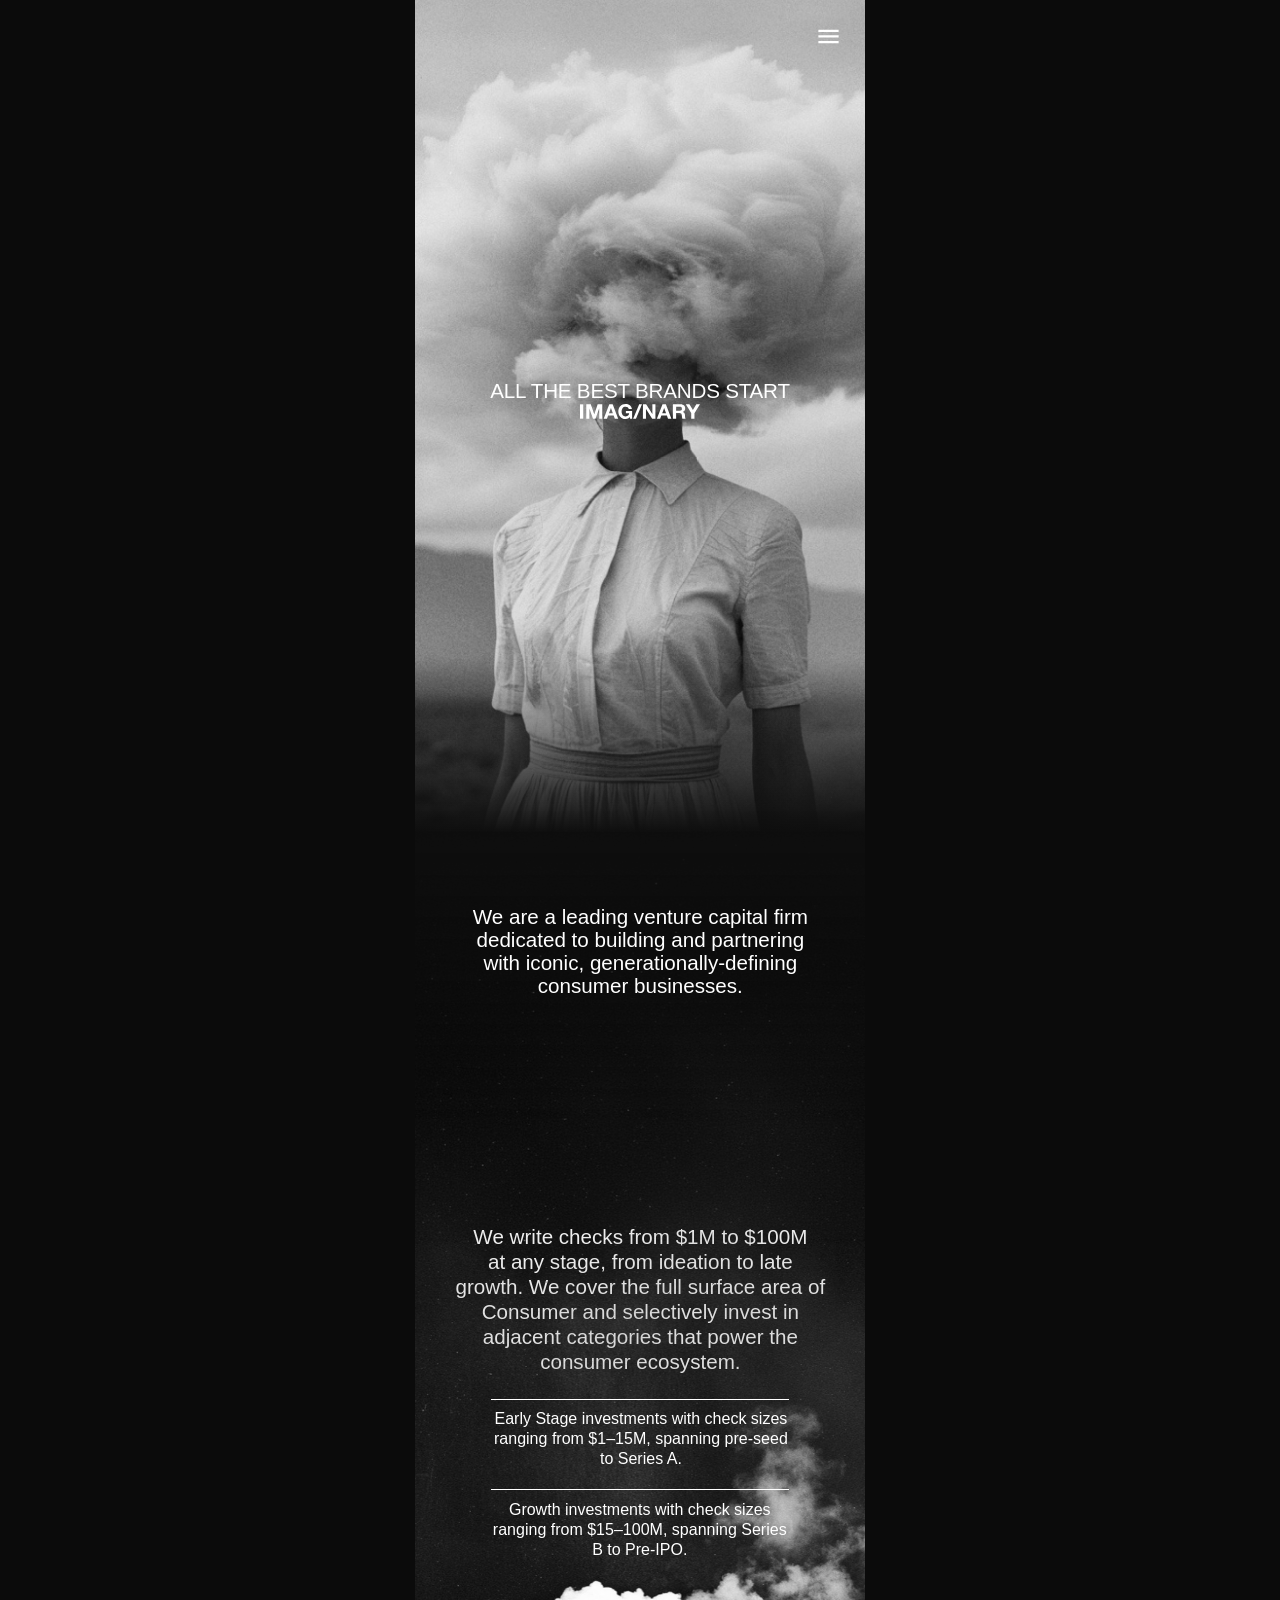
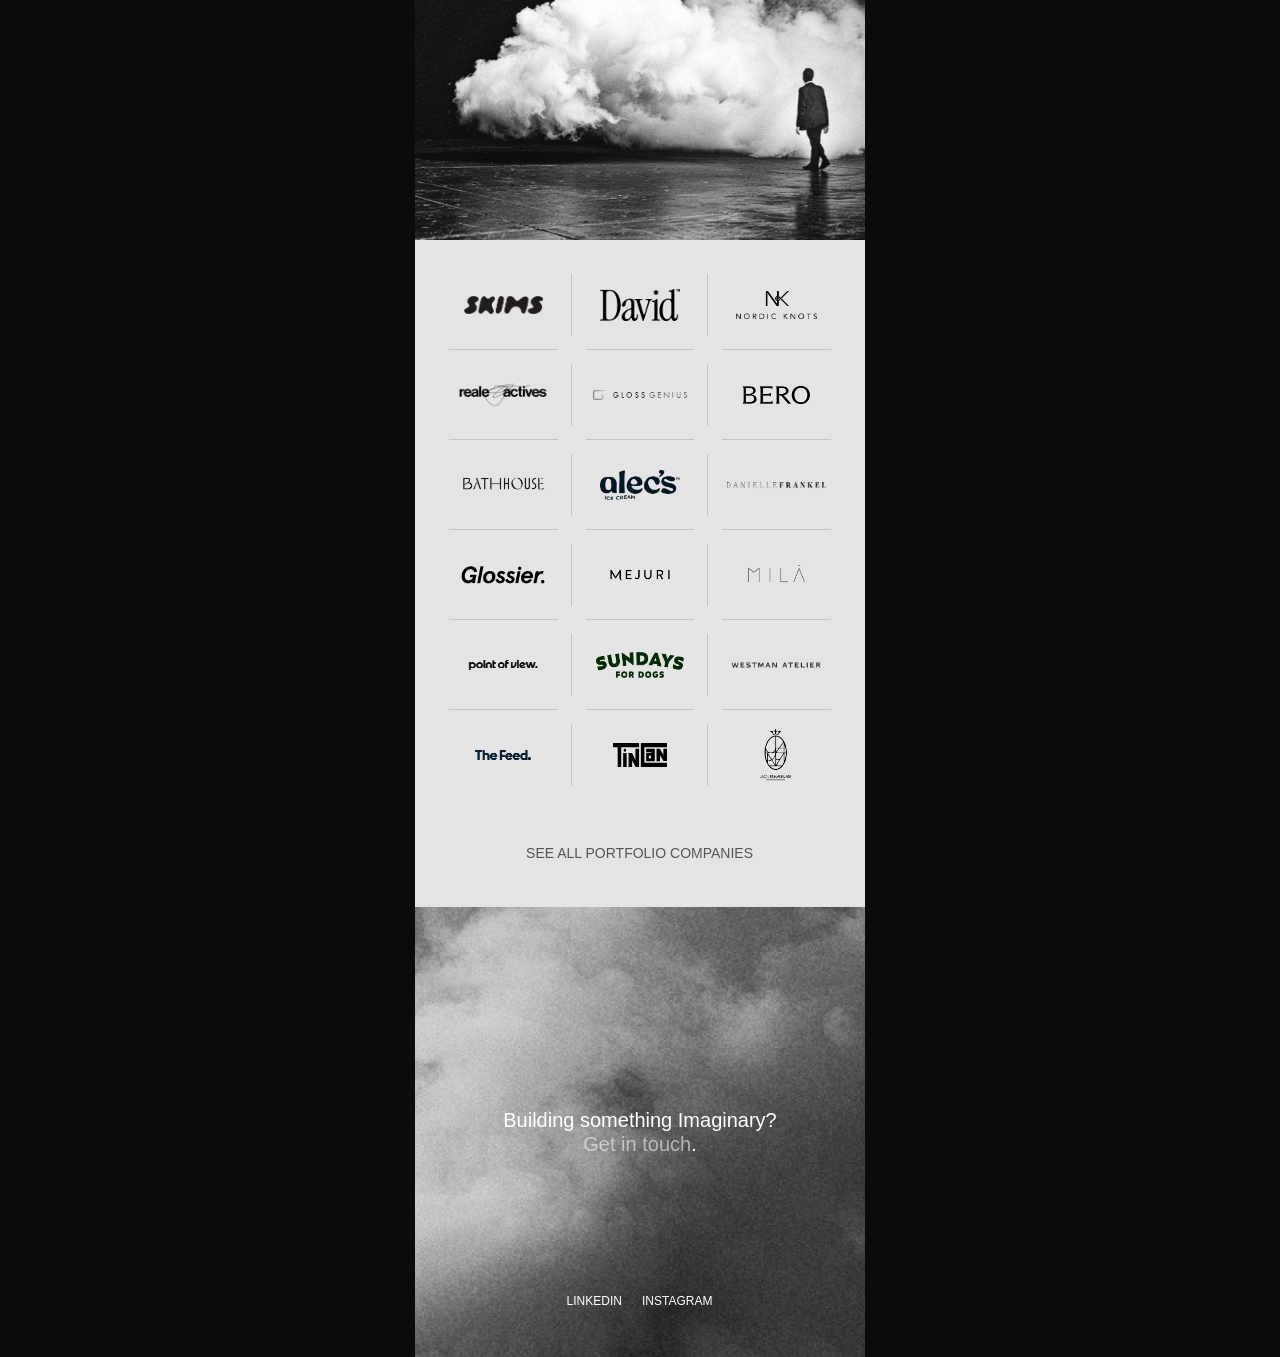
==== commit f752a34d: "Stop clipping the David and Glossier logos David's box was wider than the new art and set to cover, " ====
--- a/index.html
+++ b/index.html
@@ -73,7 +73,7 @@
     <section class="h-logos" aria-label="Portfolio companies">
       <div class="h-logos__grid">
         <div class="logo-cell"><div class="logo" data-reveal="fade" style="--d:0s;width:9.0289rem;height:1.81rem"><img class="fit-contain" src="assets/logos/skims.png" alt="Skims"></div></div>
-        <div class="logo-cell"><div class="logo" data-reveal="fade" style="--d:.06s;width:8rem;height:2.8780rem"><img class="fit-cover" src="assets/logos/hum.png" alt="David"></div></div>
+        <div class="logo-cell"><div class="logo" data-reveal="fade" style="--d:.06s;width:8rem;height:3.29rem"><img class="fit-contain" src="assets/logos/hum.png" alt="David"></div></div>
         <div class="logo-cell"><div class="logo" data-reveal="fade" style="--d:.12s;width:8.0939rem;height:2.8696rem"><img class="fit-cover" src="assets/logos/nordic.png" alt="Nordic Knots"></div></div>
 
         <div class="logo-cell"><div class="logo logo--multiply" data-reveal="fade" style="--d:0s;width:10.5690rem;height:3.0189rem"><img src="assets/logos/reale.png" alt="Reale Actives" style="left:0;top:-46.58%;width:100%;height:193.16%"></div></div>
@@ -84,7 +84,7 @@
         <div class="logo-cell"><div class="logo" data-reveal="fade" style="--d:.06s;width:8.0385rem;height:3.0380rem"><img class="fit-cover" src="assets/logos/alecs.png" alt="Alec's Ice Cream"></div></div>
         <div class="logo-cell"><div class="logo" data-reveal="fade" style="--d:.12s;width:10.1068rem;height:0.7304rem"><img src="assets/logos/danielle.png" alt="Danielle Frankel" style="left:-6.96%;top:-126.99%;width:113.92%;height:388.61%"></div></div>
 
-        <div class="logo-cell"><div class="logo" data-reveal="fade" style="--d:0s;width:8.5rem;height:1.7413rem"><img src="assets/logos/glossier.png" alt="Glossier" style="left:-5.56%;top:-220.34%;width:111.11%;height:542.37%"></div></div>
+        <div class="logo-cell"><div class="logo" data-reveal="fade" style="--d:0s;width:8.5rem;height:1.924rem"><img src="assets/logos/glossier.png" alt="Glossier" style="left:-4.054%;top:-188.06%;width:108.108%;height:477.61%"></div></div>
         <div class="logo-cell"><div class="logo" data-reveal="fade" style="--d:.06s;width:6.3909rem;height:1.5338rem"><img class="fit-cover" src="assets/logos/mejuri.png" alt="Mejuri"></div></div>
         <div class="logo-cell"><div class="logo" data-reveal="fade" style="--d:.12s;width:8.5167rem;height:4.2413rem"><img class="fit-cover" src="assets/logos/mila.png" alt="Milá"></div></div>
 
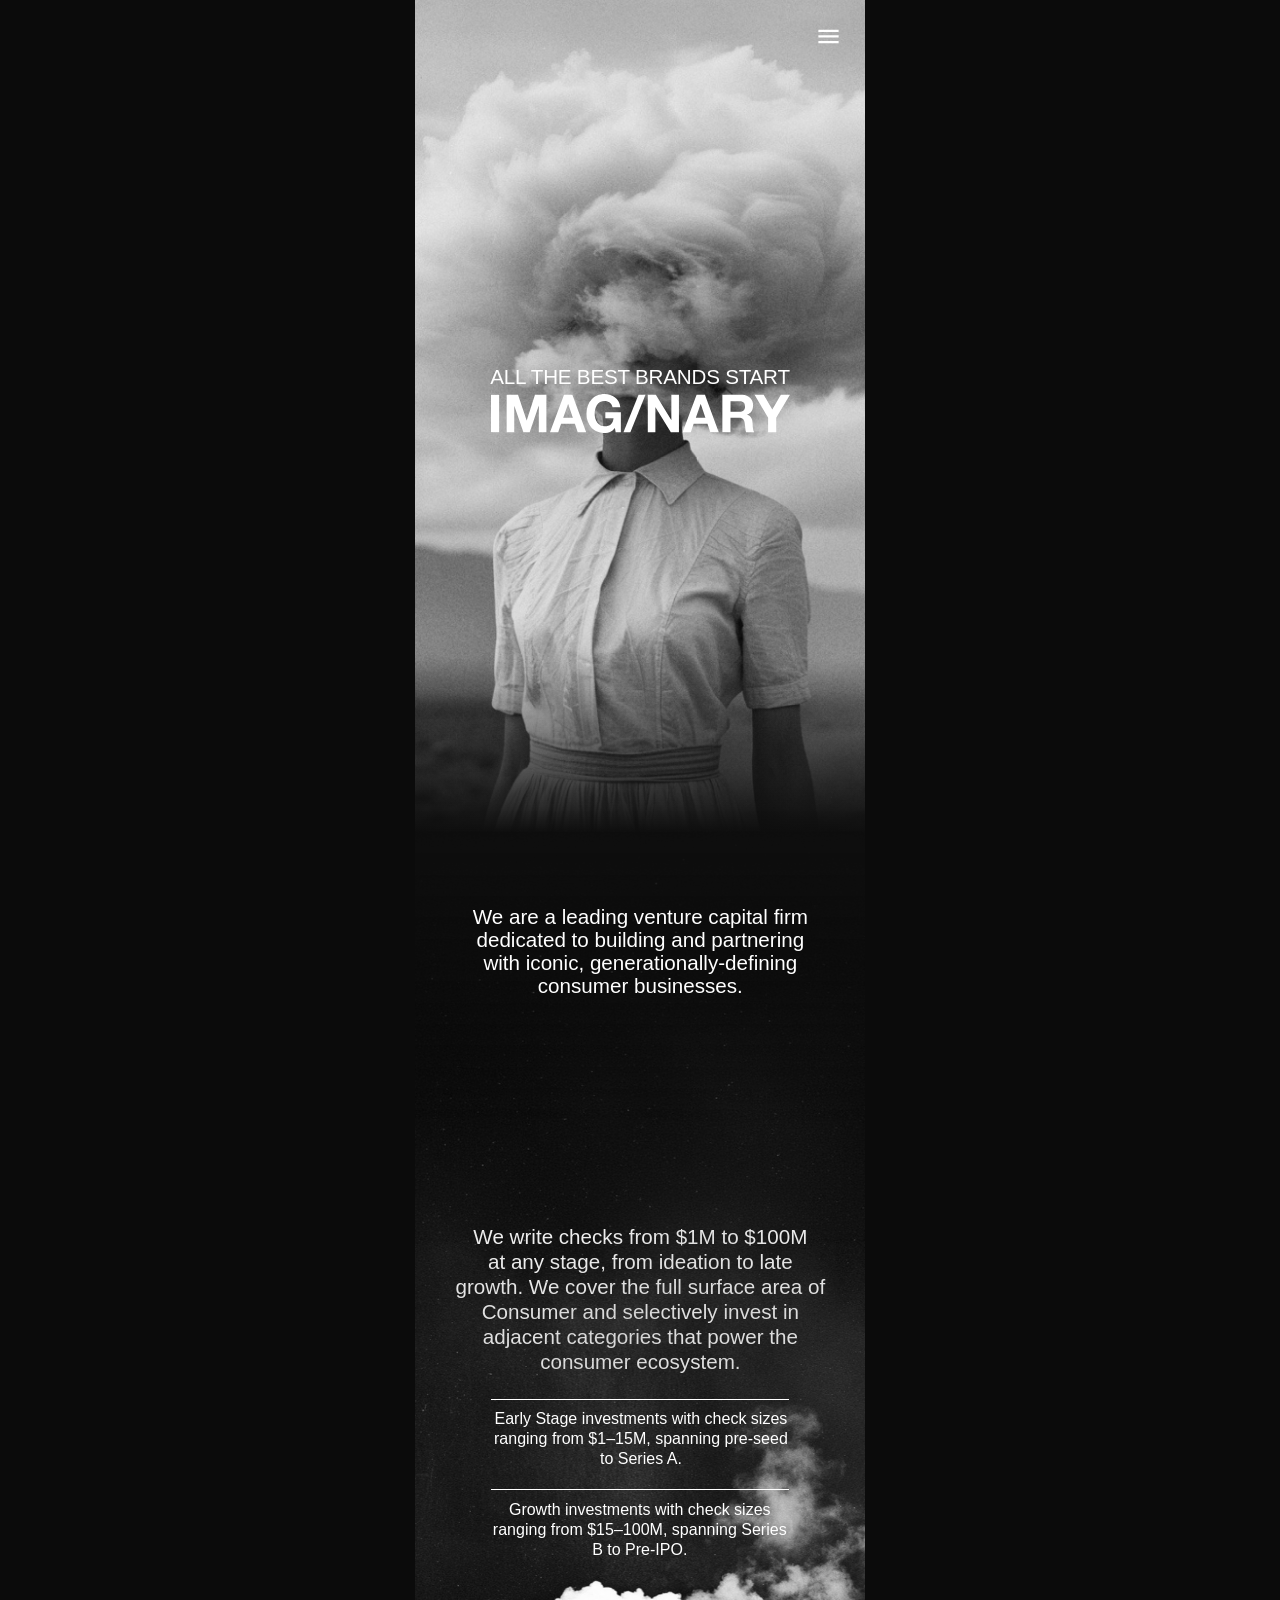
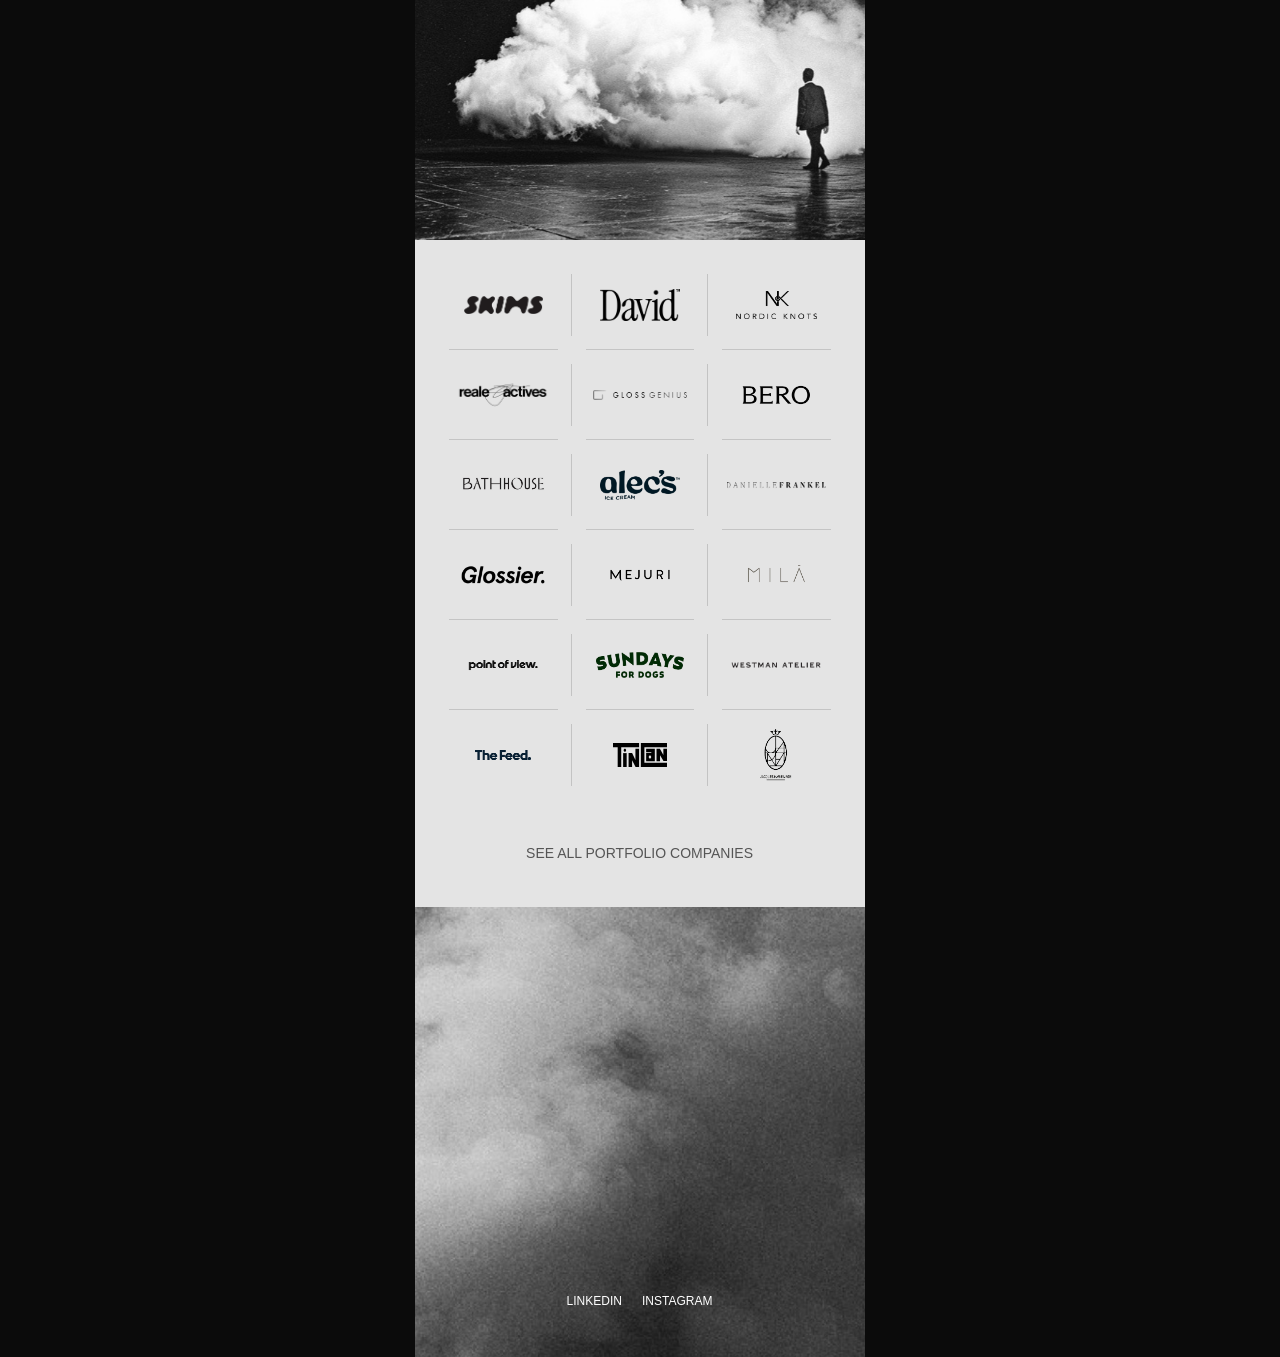
==== commit 7c446c4a: "Apply the 10.21 design updates Homepage hero: larger IMAG/NARY wordmark, tagline nudged up to match." ====
--- a/index.html
+++ b/index.html
@@ -6,7 +6,7 @@
   <meta name="theme-color" content="#0f0f0f">
   <title>Imaginary</title>
   <link rel="preload" as="image" href="assets/img/hero.jpg">
-  <link rel="stylesheet" href="css/styles.css?v=20261021-11">
+  <link rel="stylesheet" href="css/styles.css?v=20261021-12">
 </head>
 <body>
 
@@ -42,7 +42,7 @@
 
       <div class="h-hero__tag" data-reveal style="--d:.35s">
         <p>all the best brands start</p>
-        <img src="assets/icons/logo-hero.svg" alt="Imaginary" width="120.229" height="15.5492">
+        <img src="assets/icons/logo-hero.svg" alt="Imaginary" width="299" height="38.6697">
         <h1 class="sr-only">Imaginary — all the best brands start Imaginary</h1>
       </div>
 
@@ -110,6 +110,6 @@
     </footer>
   </main>
 
-  <script src="js/main.js?v=20261021-11"></script>
+  <script src="js/main.js?v=20261021-12"></script>
 </body>
 </html>
--- a/css/styles.css
+++ b/css/styles.css
@@ -255,7 +255,7 @@
 
 .h-hero__tag {
   position: absolute;
-  top: 38.015rem;
+  top: 36.615rem;
   left: 0.014rem;
   right: 0;
   text-align: center;
@@ -268,7 +268,7 @@
   text-transform: uppercase;
   white-space: nowrap;
 }
-.h-hero__tag img { width: 12.0229rem; height: 1.5549rem; margin: 0.088rem auto 0; }
+.h-hero__tag img { width: 29.9rem; height: 3.867rem; margin: 0.488rem auto 0; }
 
 .h-hero__fade {
   position: absolute;
@@ -611,6 +611,26 @@
 .feature__label--skims { left: 13.275rem; right: auto; font-size: 2.25rem; line-height: 2.25rem; letter-spacing: -0.0225rem; text-align: left; }
 .feature.is-in .feature__label { opacity: 1; transform: none; }
 
+/* "Swipe →" under the carousel (Figma 3202:1125); tapping it advances a card */
+.p-swipe {
+  display: flex;
+  justify-content: flex-end;
+  padding: 2rem 2rem 0;
+  height: 7.2rem;
+  background: var(--light);
+}
+.p-swipe button {
+  display: flex;
+  align-items: center;
+  gap: 0.2rem;
+  height: 2.4rem;
+  font-size: 1.4rem;
+  line-height: 1.7rem;
+  font-weight: 400;
+  color: #1f1f1f;
+}
+.p-swipe img { width: 2.4rem; height: 2.4rem; }
+
 .p-list {
   position: relative;
   overflow-anchor: none;
